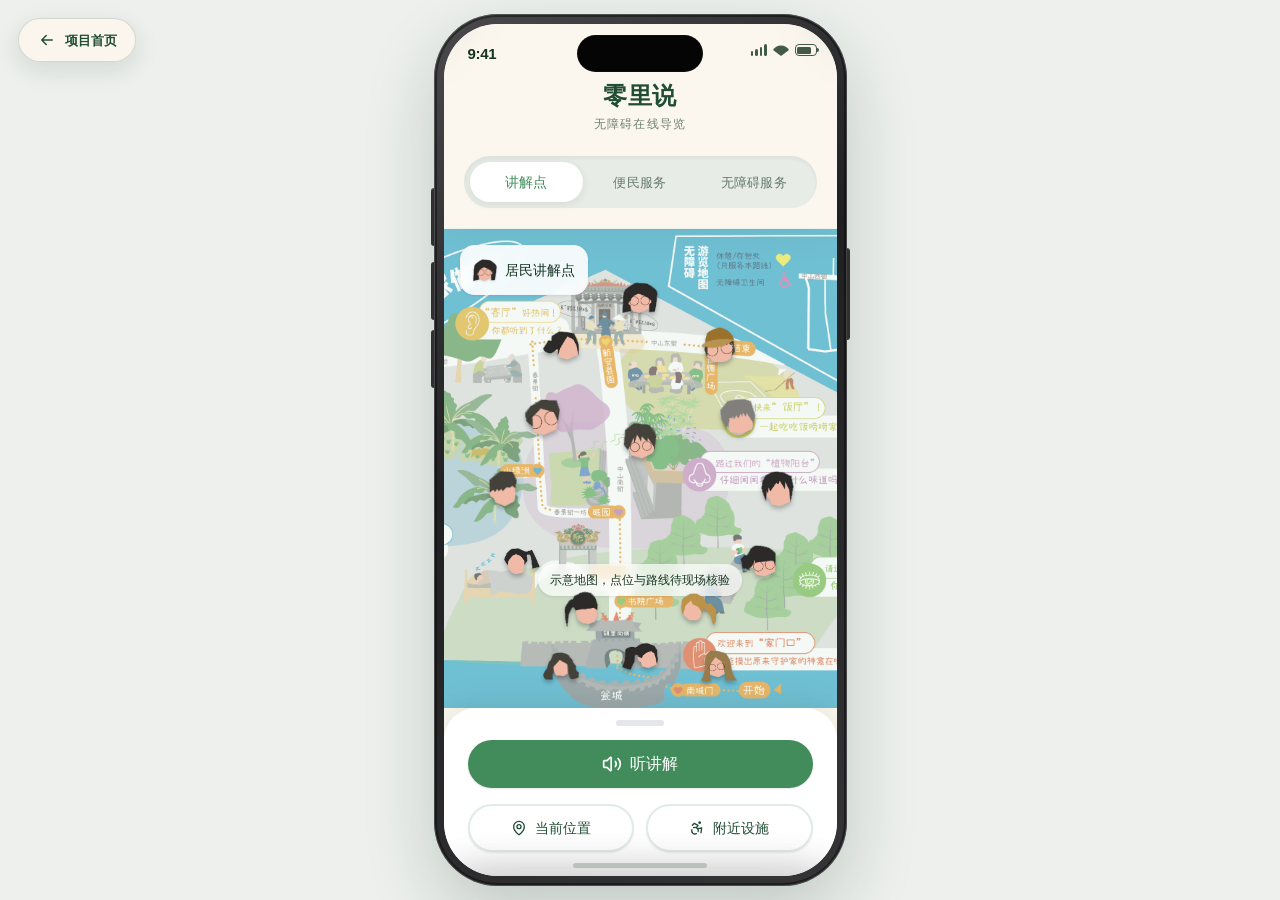
==== demo/index.html @ 3ffedc8b "Publish accessible tour demo" ====
<!doctype html>
<html lang="zh-CN">
<head>
  <meta charset="utf-8">
  <meta name="viewport" content="width=device-width, initial-scale=1, maximum-scale=1, user-scalable=no, viewport-fit=cover">
  <meta name="color-scheme" content="light">
  <meta name="theme-color" content="#fbf7ee">
  <title>零里说 · 无障碍在线导览</title>
  <link rel="stylesheet" href="demo.css">
</head>
<body>
  <a class="skip-link" href="#app-main">跳到主要内容</a>
  <a class="project-home-link" href="../index.html" aria-label="返回项目首页">
    <svg viewBox="0 0 24 24" fill="none" stroke="currentColor" stroke-width="2" stroke-linecap="round" stroke-linejoin="round" aria-hidden="true"><path d="M19 12H5M11 18l-6-6 6-6"></path></svg>
    <span>项目首页</span>
  </a>
  <div class="device-frame">
    <div id="app" aria-live="polite"></div>
  </div>
  <noscript>请启用 JavaScript 以使用在线导览。</noscript>
  <script src="data.js"></script>
  <script src="demo.js"></script>
</body>
</html>
---- demo/demo.css ----
:root {
  color-scheme: light;
  --iphone-screen-width: 393px;
  --iphone-screen-height: 852px;
  --iphone-frame-width: 413px;
  --iphone-frame-height: 872px;
  --iphone-screen-radius: 54px;
  --iphone-frame-radius: 64px;
  --cream: #fbf7ee;
  --ink: #163321;
  --deep-green: #214d34;
  --green: #428c5c;
  --green-hover: #32734a;
  --muted: #627a68;
  --soft-green: #e2ebe5;
  --filter: #e4eae5;
  --map: #e6efe8;
  --facility: #b06540;
  --facility-soft: #f5ebe6;
  --white: #fff;
  --line: rgba(226, 235, 229, .8);
  --shadow-up: 0 -8px 30px rgba(22, 51, 33, .08);
}

* { box-sizing: border-box; }

html, body { margin: 0; min-height: 100%; background: #edf0ed; }

body {
  min-height: 100dvh;
  color: var(--ink);
  font-family: -apple-system, BlinkMacSystemFont, "SF Pro Text", "PingFang SC", "Microsoft YaHei", Arial, sans-serif;
  -webkit-font-smoothing: antialiased;
  display: grid;
  place-items: center;
  overflow: hidden;
}

button { font: inherit; }
button, [role="button"] { -webkit-tap-highlight-color: transparent; }
button:focus-visible, a:focus-visible { outline: 3px solid rgba(66, 140, 92, .52); outline-offset: 2px; }

.skip-link {
  position: fixed;
  top: 8px;
  left: 8px;
  z-index: 1000;
  transform: translateY(-160%);
  padding: 10px 14px;
  border-radius: 8px;
  background: var(--ink);
  color: white;
}
.skip-link:focus { transform: none; }

.project-home-link {
  position: fixed;
  z-index: 1100;
  top: 18px;
  left: 18px;
  display: inline-flex;
  min-width: 118px;
  min-height: 44px;
  align-items: center;
  justify-content: center;
  gap: 9px;
  padding: 9px 14px;
  border: 1px solid rgba(22, 51, 33, .16);
  border-radius: 999px;
  background: rgba(251, 247, 238, .92);
  box-shadow: 0 8px 24px rgba(22, 51, 33, .12);
  color: var(--deep-green);
  font-size: 13px;
  font-weight: 750;
  line-height: 1;
  text-decoration: none;
  -webkit-backdrop-filter: blur(10px);
  backdrop-filter: blur(10px);
}

.project-home-link svg { width: 18px; height: 18px; flex: none; }
.project-home-link:hover { background: var(--white); }

.device-frame {
  position: relative;
  width: min(var(--iphone-screen-width), 100vw);
  height: min(var(--iphone-screen-height), 100dvh);
}

#app {
  position: relative;
  z-index: 1;
  width: 100%;
  height: 100%;
  overflow: hidden;
}

.phone-shell {
  position: relative;
  width: 100%;
  height: 100%;
  min-height: 568px;
  margin: auto;
  overflow: hidden;
  background: var(--cream);
  color: var(--ink);
  font-size: 16px;
  line-height: 24px;
  isolation: isolate;
}

.icon { width: 24px; height: 24px; flex: 0 0 auto; }

.device-overlay {
  position: absolute;
  inset: 0;
  z-index: 100;
  overflow: hidden;
  pointer-events: none;
}
.status-time {
  position: absolute;
  top: 18px;
  left: 24px;
  color: var(--ink);
  font-size: 15px;
  font-weight: 700;
  letter-spacing: -.02em;
}
.dynamic-island {
  position: absolute;
  top: 11px;
  left: 50%;
  width: 126px;
  height: 37px;
  transform: translateX(-50%);
  border-radius: 999px;
  background: #050505;
  box-shadow: inset 0 0 0 1px rgba(255, 255, 255, .04);
}
.status-icons {
  position: absolute;
  top: 20px;
  right: 20px;
  display: flex;
  align-items: center;
  gap: 6px;
  color: var(--ink);
  opacity: .8;
}
.cell-bars { display: flex; align-items: end; gap: 2px; height: 12px; }
.cell-bars i { display: block; width: 2.5px; border-radius: 2px; background: currentColor; }
.cell-bars i:nth-child(1) { height: 5px; }
.cell-bars i:nth-child(2) { height: 7px; }
.cell-bars i:nth-child(3) { height: 9px; }
.cell-bars i:nth-child(4) { height: 12px; }
.wifi { width: 16px; height: 12px; }
.battery { position: relative; width: 22px; height: 12px; padding: 1.5px; border: 1px solid currentColor; border-radius: 4px; }
.battery::after { content: ""; position: absolute; right: -3px; top: 3px; width: 2px; height: 4px; border-radius: 0 2px 2px 0; background: currentColor; }
.battery i { display: block; width: 80%; height: 100%; border-radius: 1.5px; background: currentColor; }
.home-indicator {
  position: absolute;
  left: 50%;
  bottom: 8px;
  width: 134px;
  height: 5px;
  transform: translateX(-50%);
  border-radius: 999px;
  background: var(--ink);
  opacity: .2;
}

.map-view { display: flex; flex-direction: column; }
.map-header {
  position: relative;
  z-index: 10;
  flex: 0 0 auto;
  padding: 56px 20px 20px;
  border-bottom: 1px solid rgba(226, 235, 229, .5);
  background: rgba(251, 247, 238, .9);
  box-shadow: 0 8px 30px rgba(22, 51, 33, .06);
  -webkit-backdrop-filter: blur(12px);
  backdrop-filter: blur(12px);
}
.map-header h1 {
  margin: 0 0 4px;
  color: var(--deep-green);
  font-family: "Songti SC", "STSong", serif;
  font-size: 24px;
  line-height: 32px;
  font-weight: 700;
  text-align: center;
  letter-spacing: .04em;
}
.map-header > p {
  margin: 0 0 24px;
  font-size: 12px;
  line-height: 16px;
  font-weight: 500;
  text-align: center;
  letter-spacing: .1em;
  opacity: .6;
}
.filter-tabs {
  display: flex;
  gap: 0;
  padding: 6px;
  border-radius: 999px;
  background: rgba(228, 234, 229, .8);
  box-shadow: inset 0 2px 4px rgba(0, 0, 0, .06);
}
.filter-tab {
  flex: 1;
  min-width: 0;
  padding: 10px 5px;
  border: 0;
  border-radius: 999px;
  background: transparent;
  color: var(--muted);
  font-size: 14px;
  line-height: 20px;
  font-weight: 500;
  transform: scale(.95);
  transition: transform .3s ease, color .3s ease, background .3s ease, box-shadow .3s ease;
}
.filter-tab.is-active {
  color: var(--green);
  background: white;
  box-shadow: 0 2px 10px rgba(0, 0, 0, .08);
  transform: scale(1);
}

.map-area {
  position: relative;
  flex: 1 1 auto;
  min-height: 0;
  overflow: hidden;
  background: var(--map);
}
.map-background { position: absolute; inset: 0; width: 100%; height: 100%; object-fit: cover; opacity: .6; pointer-events: none; }
.map-legend {
  position: absolute;
  z-index: 10;
  top: 16px;
  left: 16px;
  max-width: calc(100% - 32px);
  padding: 12px;
  border: 1px solid #f3f4f6;
  border-radius: 14px;
  background: rgba(255, 255, 255, .9);
  box-shadow: 0 1px 3px rgba(0, 0, 0, .08);
  font-size: 14px;
  line-height: 20px;
  -webkit-backdrop-filter: blur(4px);
  backdrop-filter: blur(4px);
}
.legend-stack { display: grid; gap: 8px; }
.legend-row { display: flex; align-items: center; gap: 8px; white-space: nowrap; }
.legend-row img { width: 24px; height: 24px; object-fit: contain; filter: drop-shadow(0 1px 1px rgba(0, 0, 0, .12)); }
.legend-symbol { display: inline-flex; width: 20px; height: 20px; align-items: center; justify-content: center; flex: 0 0 auto; border-radius: 3px; color: white; background: var(--facility); font-size: 10px; font-weight: 700; }
.legend-ramp { border-radius: 50%; }
.legend-stack p { margin: 0; color: #6b7280; font-size: 12px; line-height: 16px; }

.map-marker {
  position: absolute;
  z-index: 20;
  width: 48px;
  height: 48px;
  padding: 0;
  border: 0;
  border-radius: 50%;
  background: transparent;
  transform: translate(-50%, -50%);
  transition: transform .2s ease;
}
.map-marker:hover { transform: translate(-50%, -50%) scale(1.05); }
.map-marker.is-selected { z-index: 30; transform: translate(-50%, -50%) scale(1.1); }
.marker-guide img { width: 36px; height: 36px; object-fit: contain; filter: drop-shadow(0 3px 2px rgba(0,0,0,.25)); }
.marker-guide.is-selected img { filter: drop-shadow(0 0 8px rgba(66, 140, 92, .8)); }
.map-symbol { display: inline-flex; width: 32px; height: 32px; align-items: center; justify-content: center; color: white; background: var(--facility); box-shadow: 0 1px 3px rgba(0,0,0,.2); font-size: 12px; font-weight: 700; }
.map-wc { border-radius: 4px; }
.map-ramp { border-radius: 50%; }
.map-service { border-radius: 4px; transform: rotate(45deg); }
.map-service b { transform: rotate(-45deg); font-size: 10px; }
.map-marker.is-selected .map-symbol { border: 2px solid white; background: var(--green); }
.marker-tooltip {
  position: absolute;
  top: 100%;
  left: 50%;
  z-index: 40;
  margin-top: 8px;
  padding: 6px 12px;
  transform: translateX(-50%);
  border-radius: 4px;
  color: white;
  background: var(--ink);
  box-shadow: 0 10px 15px rgba(0, 0, 0, .15);
  font-size: 12px;
  white-space: nowrap;
}
.marker-tooltip::before { content: ""; position: absolute; top: -4px; left: 50%; width: 8px; height: 8px; transform: translateX(-50%) rotate(45deg); background: var(--ink); }
.location-marker {
  position: absolute;
  z-index: 21;
  top: 85%;
  left: 50%;
  width: 16px;
  height: 16px;
  transform: translate(-50%, -50%);
  border: 2px solid white;
  border-radius: 50%;
  background: #3b82f6;
  box-shadow: 0 2px 6px rgba(0,0,0,.3);
  animation: pulse 1.8s ease-in-out infinite;
}
.nav-path { position: absolute; inset: 0; z-index: 10; width: 100%; height: 100%; pointer-events: none; }
.nav-path line { stroke: var(--green); stroke-width: 4; stroke-dasharray: 6 6; }
.map-disclaimer {
  position: absolute;
  z-index: 9;
  bottom: 112px;
  left: 50%;
  margin: 0;
  padding: 4px 12px;
  transform: translateX(-50%);
  border-radius: 999px;
  background: rgba(255, 255, 255, .7);
  box-shadow: 0 1px 3px rgba(0, 0, 0, .1);
  color: var(--ink);
  font-size: 12px;
  white-space: nowrap;
  -webkit-backdrop-filter: blur(4px);
  backdrop-filter: blur(4px);
}

.bottom-panel {
  position: relative;
  z-index: 30;
  flex: 0 0 auto;
  display: flex;
  flex-direction: column;
  gap: 16px;
  padding: 24px;
  border-radius: 32px 32px 0 0;
  background: white;
  box-shadow: var(--shadow-up);
}
.drag-handle { position: absolute; top: 12px; left: 50%; width: 48px; height: 6px; transform: translateX(-50%); border-radius: 999px; background: #e5e7eb; }
.panel-primary { margin-top: 8px; }
.selection-hint { padding: 12px; border: 1px solid var(--soft-green); border-radius: 16px; background: var(--cream); color: var(--muted); font-size: 14px; line-height: 20px; text-align: center; }
.button-row { display: flex; gap: 12px; }
.flex-1 { flex: 1; }
.flex-2 { flex: 2; }
.full-width { width: 100%; }
.btn {
  min-width: 48px;
  min-height: 48px;
  padding: 12px 24px;
  display: inline-flex;
  align-items: center;
  justify-content: center;
  gap: 8px;
  border-radius: 999px;
  font-size: 16px;
  font-weight: 500;
  transition: transform .3s ease, background .3s ease, box-shadow .3s ease, border-color .3s ease;
}
.btn:active { transform: scale(.98); }
.btn-icon { width: 20px; height: 20px; }
.btn-primary { border: 0; background: var(--green); color: white; box-shadow: 0 1px 2px rgba(0,0,0,.1); }
.btn-primary:hover { border-color: var(--green-hover); background: var(--green-hover); box-shadow: 0 4px 8px rgba(0,0,0,.12); }
.btn-secondary { border: 2px solid var(--soft-green); background: white; color: var(--deep-green); box-shadow: 0 1px 2px rgba(0,0,0,.08); }
.btn-secondary:hover { border-color: var(--deep-green); background: #fdfbf7; }
.btn-tertiary { border: 0; background: transparent; color: var(--muted); box-shadow: none; }
.compact-btn { min-height: 40px; padding: 10px 12px; font-size: 14px; }
.compact-btn .btn-icon { width: 16px; height: 16px; }
.voice-panel { display: block; }
.voice-copy { margin: 8px 0 20px; }
.voice-copy p { margin: 6px 0 0; color: var(--muted); font-size: 14px; line-height: 20px; }
.voice-copy .voice-kicker { display: flex; align-items: center; gap: 6px; margin: 0; color: var(--green); font-weight: 700; }
.voice-kicker .icon { width: 16px; height: 16px; }
.voice-copy h2 { margin: 8px 0 0; color: var(--ink); font-size: 20px; line-height: 28px; }

.toast {
  position: absolute;
  z-index: 70;
  top: 50%;
  left: 50%;
  display: flex;
  align-items: center;
  gap: 8px;
  max-width: calc(100% - 40px);
  padding: 12px 24px;
  transform: translate(-50%, -50%);
  border-radius: 8px;
  background: rgba(22, 51, 33, .9);
  box-shadow: 0 20px 25px rgba(0,0,0,.15);
  color: white;
  font-size: 14px;
  font-weight: 500;
  white-space: nowrap;
}
.toast .icon { width: 16px; height: 16px; }
.sheet-backdrop { position: absolute; inset: 0; z-index: 40; width: 100%; height: 100%; border: 0; background: rgba(0, 0, 0, .4); }
.sheet {
  position: absolute;
  z-index: 50;
  right: 0;
  bottom: 0;
  left: 0;
  padding: 28px;
  transform: translateY(100%);
  border-radius: 32px 32px 0 0;
  background: white;
  box-shadow: 0 -8px 40px rgba(0,0,0,.12);
  transition: transform .5s ease-out;
}
.sheet.is-open { transform: translateY(0); }
.sheet h2 { margin: 8px 0 16px; color: var(--ink); font-size: 24px; line-height: 1.25; }
.sheet > p { margin: 0 0 32px; color: var(--muted); font-size: 16px; line-height: 1.625; }
.sheet-actions { display: grid; gap: 16px; }
.sheet-title-row { display: flex; align-items: flex-start; justify-content: space-between; margin: 8px 0 20px; }
.sheet-title-row h2 { margin: 0; font-family: "Songti SC", "STSong", serif; font-size: 30px; }
.sheet-kicker { margin: 0 0 6px; color: var(--green); font-size: 14px; font-weight: 700; letter-spacing: .05em; }
.icon-button { min-width: 40px; min-height: 40px; padding: 8px; display: inline-flex; align-items: center; justify-content: center; border: 0; border-radius: 50%; background: transparent; color: #9ca3af; }
.icon-button:hover { color: #1f2937; background: #f3f4f6; }
.media-summary { display: flex; align-items: center; gap: 8px; margin-bottom: 28px; padding: 16px; border: 1px solid var(--soft-green); border-radius: 16px; background: var(--cream); color: var(--ink); font-size: 16px; }
.media-summary .icon { width: 20px; height: 20px; color: var(--green); }
.media-summary span { color: var(--muted); font-weight: 400; }

.detail-view, .service-detail { display: flex; flex-direction: column; }
.detail-header {
  position: relative;
  z-index: 20;
  flex: 0 0 auto;
  display: flex;
  align-items: center;
  gap: 12px;
  padding: 56px 16px 16px;
  background: white;
  box-shadow: 0 1px 3px rgba(0,0,0,.08);
}
.back-button { margin-left: -8px; color: var(--deep-green); }
.detail-header h1 { flex: 1; margin: 0; font-family: "Songti SC", "STSong", serif; font-size: 20px; line-height: 28px; }
.detail-scroll, .service-scroll { flex: 1; min-height: 0; overflow-y: auto; padding-bottom: 128px; scrollbar-width: none; }
.detail-scroll::-webkit-scrollbar, .service-scroll::-webkit-scrollbar, .nearby-list::-webkit-scrollbar { display: none; }
.media-player { position: relative; width: 100%; aspect-ratio: 16/9; overflow: hidden; border-radius: 0 0 32px 32px; background: black; box-shadow: 0 1px 3px rgba(0,0,0,.1); }
.media-placeholder { position: absolute; inset: 0; display: flex; flex-direction: column; align-items: center; justify-content: center; gap: 8px; background: var(--deep-green); color: rgba(255,255,255,.5); font-size: 14px; }
.media-placeholder .icon { width: 32px; height: 32px; opacity: .5; }
.media-shade { position: absolute; inset: 0; display: grid; place-items: center; background: rgba(0,0,0,.2); }
.play-button { width: 64px; height: 64px; display: grid; place-items: center; border: 0; border-radius: 50%; background: var(--green); color: white; box-shadow: 0 10px 15px rgba(0,0,0,.2); transition: transform .2s ease; }
.play-button:active { transform: scale(.95); }
.play-button .icon { width: 32px; height: 32px; fill: currentColor; }
.media-badge, .media-time { position: absolute; padding: 4px 8px; border-radius: 4px; background: rgba(0,0,0,.6); color: white; font-size: 12px; -webkit-backdrop-filter: blur(4px); backdrop-filter: blur(4px); }
.media-badge { top: 12px; left: 12px; border: 1px solid rgba(255,255,255,.2); }
.media-time { right: 12px; bottom: 12px; font-family: ui-monospace, SFMono-Regular, Menlo, monospace; }
.media-switch { display: flex; gap: 8px; padding: 16px; border-bottom: 1px solid #e5e7eb; background: white; }
.media-option { flex: 1; padding: 8px 12px; display: flex; align-items: center; justify-content: center; gap: 8px; border: 1px solid #e5e7eb; border-radius: 8px; background: #f9fafb; color: #4b5563; font-size: 14px; line-height: 20px; font-weight: 500; }
.media-option.is-active { border-color: var(--deep-green); background: var(--soft-green); color: var(--deep-green); }
.media-option .icon { width: 16px; height: 16px; }
.transcript { padding: 20px; color: var(--ink); font-size: 16px; line-height: 24px; }
.transcript h2 { margin: 0 0 16px; color: var(--deep-green); font-size: 18px; line-height: 28px; }
.transcript p { margin: 0 0 16px; line-height: 26px; }
.transcript p:last-child { margin-bottom: 0; }
.transcript-note { padding: 12px; border: 1px solid #f3f4f6; border-radius: 10px; background: #f9fafb; color: #6b7280; font-size: 14px; line-height: 20px !important; font-style: italic; }
.detail-cta { position: absolute; z-index: 30; right: 0; bottom: 0; left: 0; padding: 20px 20px 32px; border-top: 1px solid rgba(226,235,229,.5); border-radius: 32px 32px 0 0; background: rgba(255,255,255,.9); box-shadow: 0 -8px 30px rgba(22,51,33,.06); -webkit-backdrop-filter: blur(12px); backdrop-filter: blur(12px); }

.next-sheet { display: flex; flex-direction: column; max-height: 85%; padding: 0; background: var(--cream); }
.next-sheet > .drag-handle { z-index: 2; background: #d1d5db; }
.next-title { flex: 0 0 auto; display: flex; align-items: center; justify-content: space-between; padding: 32px 24px 24px; border-bottom: 1px solid #f3f4f6; border-radius: 32px 32px 0 0; background: white; }
.next-title h2 { margin: 0; }
.nearby-list { flex: 1; min-height: 0; display: grid; align-content: start; gap: 16px; overflow-y: auto; padding: 20px; scrollbar-width: none; }
.nearby-list h3 { margin: 0 0 -8px; color: var(--muted); font-size: 14px; line-height: 20px; text-transform: uppercase; letter-spacing: .05em; }
.facility-card { width: 100%; padding: 20px; display: flex; align-items: center; gap: 16px; border: 1px solid var(--soft-green); border-radius: 24px; background: white; box-shadow: 0 1px 3px rgba(0,0,0,.08); color: inherit; text-align: left; }
.facility-card-icon { width: 48px; height: 48px; flex: 0 0 auto; display: grid; place-items: center; border-radius: 16px; background: var(--facility); color: white; font-weight: 700; box-shadow: inset 0 2px 4px rgba(0,0,0,.08); }
.facility-card-icon.round { border-radius: 50%; }
.facility-card-copy { flex: 1; min-width: 0; }
.facility-card-copy strong, .facility-card-copy small { display: block; }
.facility-card-copy strong { color: var(--ink); font-size: 18px; }
.facility-card-copy small { margin-top: 4px; color: var(--muted); font-size: 14px; }
.facility-card > .icon { width: 20px; height: 20px; color: var(--green); }
.next-footer { flex: 0 0 auto; padding: 20px 20px 32px; background: white; box-shadow: 0 -4px 20px rgba(0,0,0,.04); }

.service-header { position: relative; z-index: 20; flex: 0 0 auto; display: flex; align-items: center; gap: 12px; padding: 56px 16px 16px; }
.service-header > span { color: #6b7280; font-weight: 500; }
.service-scroll { padding: 8px 20px 112px; }
.service-title { display: flex; align-items: flex-start; gap: 16px; margin-bottom: 24px; }
.service-hero-icon { width: 56px; height: 56px; flex: 0 0 auto; display: grid; place-items: center; border-radius: 4px; background: var(--facility); color: white; font-size: 20px; }
.service-hero-icon.round { border-radius: 50%; }
.service-hero-icon.diamond { margin: 8px; transform: rotate(45deg); }
.service-hero-icon.diamond b { transform: rotate(-45deg); }
.service-title h1 { margin: 0 0 8px; font-family: "Songti SC", "STSong", serif; font-size: 24px; line-height: 32px; }
.service-type { display: inline-flex; align-items: center; gap: 6px; margin: 0; padding: 6px 12px; border: 1px solid rgba(176,101,64,.2); border-radius: 8px; background: var(--facility-soft); color: var(--facility); font-size: 14px; line-height: 20px; font-weight: 500; }
.service-type .icon { width: 16px; height: 16px; }
.status-card { margin-bottom: 24px; padding: 20px; border: 1px solid #f3f4f6; border-radius: 14px; background: white; box-shadow: 0 1px 3px rgba(0,0,0,.06); }
.status-card h2 { display: flex; align-items: center; gap: 8px; margin: 0 0 12px; color: var(--green); font-size: 18px; line-height: 28px; }
.status-card h2 .icon { width: 20px; height: 20px; }
.status-card p { margin: 0; color: #374151; font-size: 16px; font-weight: 500; line-height: 1.625; }
.service-scroll hr { margin: 24px 0; border: 0; border-top: 1px solid #e5e7eb; }
.confirm h2 { margin: 0 0 12px; font-size: 20px; line-height: 28px; }
.confirm > div { padding: 16px; border-left: 4px solid var(--deep-green); border-radius: 14px; background: var(--soft-green); }
.confirm p { margin: 0; color: var(--deep-green); font-size: 16px; line-height: 1.625; }

@keyframes pulse { 0%, 100% { opacity: 1; } 50% { opacity: .45; } }

@media (min-width: 414px) {
  .device-frame {
    width: var(--iphone-frame-width);
    height: var(--iphone-frame-height);
    padding: 10px;
    border-radius: var(--iphone-frame-radius);
    background: linear-gradient(145deg, #4a4a4d 0%, #202023 42%, #353538 100%);
    box-shadow:
      inset 0 0 0 1px rgba(255, 255, 255, .2),
      inset 0 0 0 3px rgba(5, 5, 5, .45),
      0 28px 70px rgba(22, 51, 33, .2);
  }
  .device-frame::before,
  .device-frame::after {
    content: "";
    position: absolute;
    z-index: 0;
    width: 3px;
    background: #303033;
    box-shadow: inset 0 1px 0 rgba(255, 255, 255, .18);
  }
  .device-frame::before {
    top: 174px;
    left: -3px;
    height: 58px;
    border-radius: 3px 0 0 3px;
    box-shadow:
      inset 0 1px 0 rgba(255, 255, 255, .18),
      0 74px 0 #303033,
      0 142px 0 #303033;
  }
  .device-frame::after {
    top: 234px;
    right: -3px;
    height: 92px;
    border-radius: 0 3px 3px 0;
  }
  #app {
    width: var(--iphone-screen-width);
    height: var(--iphone-screen-height);
    border-radius: var(--iphone-screen-radius);
    box-shadow: inset 0 0 0 1px rgba(5, 5, 5, .72);
  }
}

@media (max-width: 700px) {
  .project-home-link {
    top: 50%;
    left: 0;
    width: 44px;
    min-width: 44px;
    height: 44px;
    min-height: 44px;
    padding: 0;
    border-left: 0;
    border-radius: 0 14px 14px 0;
    transform: translateY(-50%);
    background: rgba(251, 247, 238, .82);
    box-shadow: 4px 8px 22px rgba(22, 51, 33, .12);
  }

  .project-home-link span { display: none; }
}

@media (max-width: 350px) {
  .map-header { padding-right: 14px; padding-left: 14px; }
  .map-header > p { margin-bottom: 16px; }
  .filter-tab { font-size: 13px; }
  .bottom-panel { padding-right: 16px; padding-left: 16px; }
  .btn { padding-right: 14px; padding-left: 14px; }
  .compact-btn { font-size: 13px; }
  .map-legend { top: 10px; left: 10px; padding: 9px; }
}

@media (prefers-reduced-motion: reduce) {
  *, *::before, *::after { scroll-behavior: auto !important; animation-duration: .01ms !important; animation-iteration-count: 1 !important; transition-duration: .01ms !important; }
}
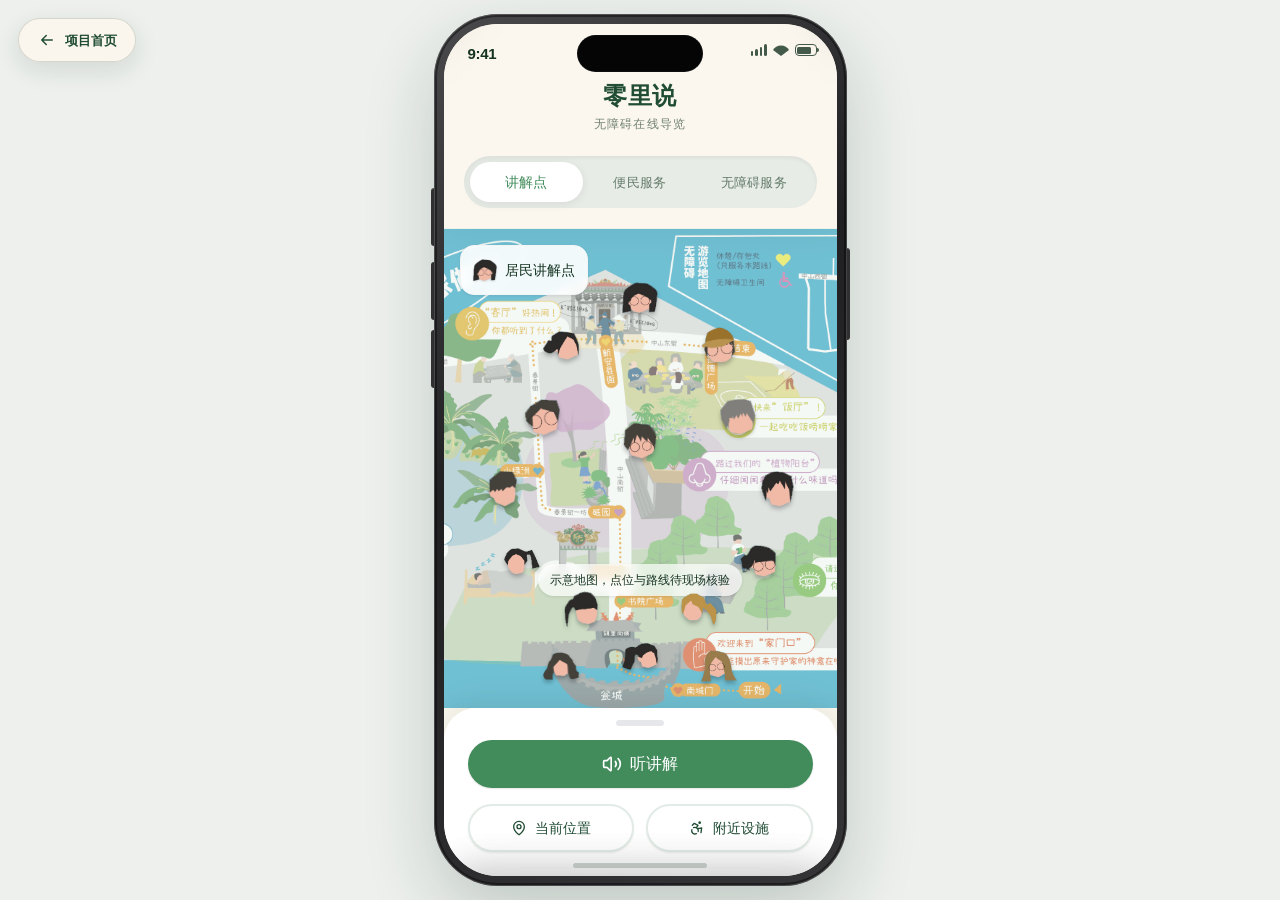
==== commit ec15ead5: "Fix mobile viewport compression" ====
--- a/demo/index.html
+++ b/demo/index.html
@@ -2,7 +2,7 @@
 <html lang="zh-CN">
 <head>
   <meta charset="utf-8">
-  <meta name="viewport" content="width=device-width, initial-scale=1, maximum-scale=1, user-scalable=no, viewport-fit=cover">
+  <meta name="viewport" content="width=device-width, initial-scale=1, viewport-fit=cover">
   <meta name="color-scheme" content="light">
   <meta name="theme-color" content="#fbf7ee">
   <title>零里说 · 无障碍在线导览</title>
--- a/demo/demo.css
+++ b/demo/demo.css
@@ -503,7 +503,7 @@
 
 @keyframes pulse { 0%, 100% { opacity: 1; } 50% { opacity: .45; } }
 
-@media (min-width: 414px) {
+@media (min-width: 414px) and (hover: hover) and (pointer: fine) {
   .device-frame {
     width: var(--iphone-frame-width);
     height: var(--iphone-frame-height);
@@ -545,6 +545,68 @@
     height: var(--iphone-screen-height);
     border-radius: var(--iphone-screen-radius);
     box-shadow: inset 0 0 0 1px rgba(5, 5, 5, .72);
+  }
+}
+
+@media (max-width: 413px), (hover: none) and (pointer: coarse) {
+  body {
+    min-height: 100dvh;
+  }
+
+  .device-frame {
+    width: 100vw;
+    max-width: 540px;
+    height: 100dvh;
+  }
+
+  .phone-shell {
+    min-height: 0;
+  }
+
+  .device-overlay {
+    display: none;
+  }
+
+  .map-header {
+    padding: calc(16px + env(safe-area-inset-top, 0px)) 20px 14px;
+  }
+
+  .map-header > p {
+    margin-bottom: 12px;
+  }
+
+  .bottom-panel {
+    gap: 12px;
+    padding: 20px 20px max(16px, env(safe-area-inset-bottom, 0px));
+  }
+
+  .panel-primary {
+    margin-top: 4px;
+  }
+
+  .compact-btn {
+    min-height: 44px;
+  }
+
+  .detail-header,
+  .service-header {
+    padding-top: calc(16px + env(safe-area-inset-top, 0px));
+  }
+
+  .detail-cta {
+    padding: 16px 20px max(16px, env(safe-area-inset-bottom, 0px));
+  }
+
+  .sheet {
+    padding-bottom: max(24px, env(safe-area-inset-bottom, 0px));
+  }
+
+  .next-sheet {
+    padding-bottom: 0;
+  }
+
+  .next-footer {
+    padding: 16px 20px max(16px, env(safe-area-inset-bottom, 0px));
   }
 }
 
